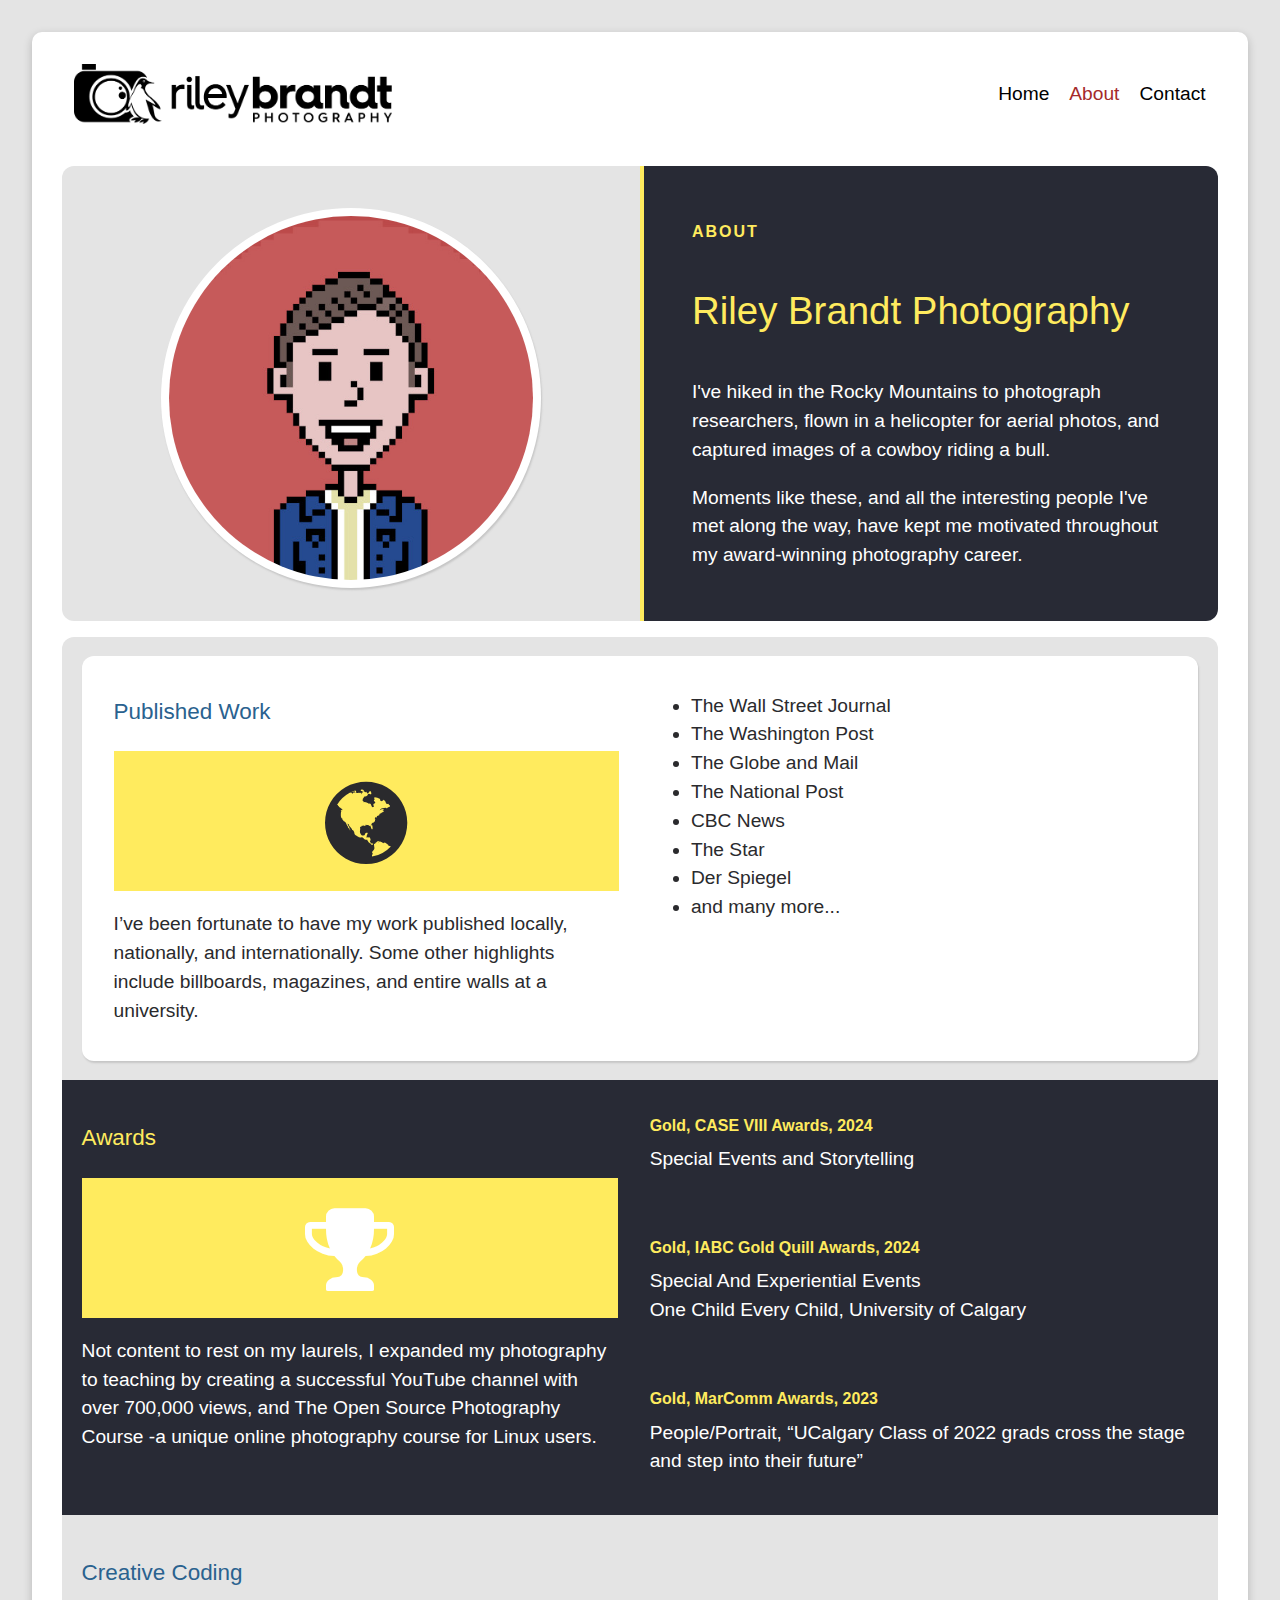
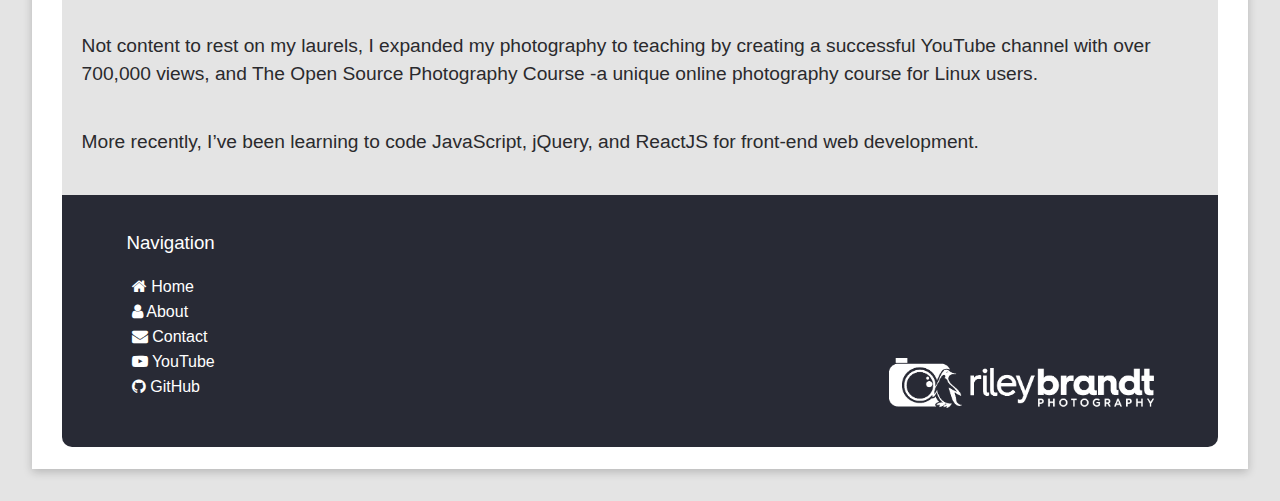
==== about.html @ 884d6f3a "HTML/CSS: A lot of work with flexbox and media queries to align a scalable circular image in the cen" ====
<!DOCTYPE html>
<html lang="en">
  <head>
    <meta charset="UTF-8" />
    <meta http-equiv="X-UA-Compatible" content="IE=edge" />
    <meta name="viewport" content="width=device-width, initial-scale=1.0" />
    <title>About | RB Photography</title>

    <link rel="stylesheet" href="./css/style.css" />
    <link
      rel="stylesheet"
      href="https://cdnjs.cloudflare.com/ajax/libs/font-awesome/4.7.0/css/font-awesome.min.css"
    />
  </head>

  <!-- =========== BODY START ============ -->

  <body>
    <div id="container-body-main">
      <!-- =========== HEADER & NAVIGATION BAR ============ -->

      <header>
        <div class="wrapper">
          <div class="logo">
            <a href="index.html"
              ><img class="nav-logo" alt="Riley Brandt Photography logo"
            /></a>
          </div>
          <div class="navbar">
            <div class="close-nav"><button>x</button></div>
            <nav>
              <ul>
                <li><a href="index.html">Home</a></li>
                <li><a href="about.html" class="active">About</a></li>
                <li><a href="contact.html">Contact</a></li>
              </ul>
            </nav>
          </div>
          <div class="menu-bar">
            <button><i></i></button>
          </div>
        </div>
      </header>

      <!-- ====== ABOUT CONTENT CONTAINER ======= -->

      <div class="about-container">
        <!-- ====== INSTA PHOTO AND TEXT ====== -->

        <div class="about-profile">
          <div class="about-photo">
            <div class="about-photo-pic">
              <img src="./img/about-img/rb-bio-pixel-01.jpg" alt="" />
            </div>
          </div>
          <div class="about-profile-text">
            <div>
              <h6>About</h6>
              <h3>Riley Brandt Photography</h3>
              <p>
                I've hiked in the Rocky Mountains to photograph researchers,
                flown in a helicopter for aerial photos, and captured images of
                a cowboy riding a bull.
              </p>
              <p>
                Moments like these, and all the interesting people I've met
                along the way, have kept me motivated throughout my
                award-winning photography career.
              </p>
            </div>
          </div>
        </div>

        <!-- <div class="about-profile">
          <div class="about-profile-photo">
            <div>
              <img
                src="./img/homepage/riley-shooting-400px.jpg"
                alt="Riley Brandt"
              />
            </div>
          </div>
          <div class="about-profile-text">
            <div>
              <h6>About</h6>
              <h3>Riley Brandt Photography</h3>
              <p>
                I've hiked in the Rocky Mountains to photograph researchers,
                flown in a helicopter for aerial photos, and captured images of
                a cowboy riding a bull. 
                </p>
                <p>

                  Moments like these, and
                  all the interesting people I've met along the way, have kept me
                  motivated throughout my award-winning photography career.
                </p>
            </div>
            <div>
            </div>
          </div>

        </div> -->
        <!-- ============= END OF ABOUT PROFILE | PIC & BIO ============ -->

        <div class="about-containers-main">
          <div class="about-containers">
            <div class="about-inner-content">
              <div class="about-container-left">
                <h3>Published Work</h3>
                <div class="card-highlight-2">
                  <i class="fa fa-globe fa-5x" aria-hidden="true"></i>
                </div>
                <p>
                  I’ve been fortunate to have my work published locally,
                  nationally, and internationally. Some other highlights include
                  billboards, magazines, and entire walls at a university.
                </p>
                <!-- <p>Seeing my photographs published on the front page of my favourite music magazine was also pretty cool :)</p> -->
              </div>

              <div class="about-container-right">
                <ul>
                  <li>The Wall Street Journal</li>
                  <li>The Washington Post</li>
                  <li>The Globe and Mail</li>
                  <li>The National Post</li>
                  <li>CBC News</li>
                  <li>The Star</li>
                  <li>Der Spiegel</li>
                  <li>and many more...</li>
                </ul>
              </div>
            </div>
          </div>

          <div class="about-containers">
            <div class="about-container-left">
              <h3>Awards</h3>
              <div class="card-highlight-2">
                <i class="fa fa-trophy fa-5x" aria-hidden="true"></i>
              </div>
              <p>
                Not content to rest on my laurels, I expanded my photography to
                teaching by creating a successful YouTube channel with over
                700,000 views, and The Open Source Photography Course -a unique
                online photography course for Linux users.
              </p>
            </div>

            <div class="about-container-right">
              <h5>Gold, CASE VIII Awards, 2024</h5>
              <p>Special Events and Storytelling</p>
              <br />

              <h5>Gold, IABC Gold Quill Awards, 2024</h5>
              <p>
                Special And Experiential Events <br />
                One Child Every Child, University of Calgary
              </p>
              <br />

              <h5>Gold, MarComm Awards, 2023</h5>
              <p>
                People/Portrait, “UCalgary Class of 2022 grads cross the stage
                and step into their future”
              </p>
            </div>
          </div>

          <div class="about-containers">
            <h3>Creative Coding</h3>
            <p>
              Not content to rest on my laurels, I expanded my photography to
              teaching by creating a successful YouTube channel with over
              700,000 views, and The Open Source Photography Course -a unique
              online photography course for Linux users.
            </p>

            <p>
              More recently, I’ve been learning to code JavaScript, jQuery, and
              ReactJS for front-end web development.
            </p>
          </div>

          <!-- ========= END OF about-container ============== -->
        </div>

        <!-- ============= END OF ABOUT CONTAINERS MAIN  ============ -->
      </div>

      <!-- ====== FOOTER ====== -->
      <footer>
        <!-- ====== FOOTER ITEM 1 | Navigation ====== -->
        <div class="footer-item">
          <h3>Navigation</h3>
          <ul>
            <li>
              <i class="fa fa-home" aria-hidden="true"></i>
              <a href="./index.html" class="active">Home</a>
            </li>
            <li>
              <i class="fa fa-user" aria-hidden="true"></i>
              <a href="./about.html">About</a>
            </li>
            <li>
              <i class="fa fa-envelope" aria-hidden="true"></i>
              <a href="contact.html">Contact</a>
            </li>
            <li>
              <i class="fa fa-youtube-play" aria-hidden="true"></i>
              <a
                href="https://www.youtube.com/channel/UCt6U6IJ2myOToBFeVL-EaXA/videos"
                target="_blank"
                >YouTube</a
              >
            </li>
            <li>
              <i class="fa fa-github" aria-hidden="true"></i>
              <a href="https://github.com/riley-brandt" target="_blank"
                >GitHub</a
              >
            </li>
            <!-- <li><i class="fa fa-th-large" aria-hidden="true"></i> Portfolio</li> -->
            <!-- <li><i class="fa fa-twitter" aria-hidden="true"></i> Twitter</li> -->
          </ul>
        </div>

        <!-- ====== FOOTER ITEM 2 | Logo ====== -->

        <div class="footer-logo">
          <div>
            <a href="./index.html">
              <img
                src="./img/logo/logo-white-775px.webp"
                alt="Riley Brandt Photography logo"
              />
            </a>
          </div>
        </div>
      </footer>
    </div>

    <!-- ====== SCRIPT LINK ====== -->

    <script src="../js/scripts.js"></script>
  </body>
</html>
---- css/style.css ----
/* ========== GLOBAL STYLES ========= */

/* @import url("https://fonts.googleapis.com/css2?family=Open+Sans:wght@400;700&display=swap"); */

:root {
  --bg-white: hsl(0, 0%, 100%);

  --bg-lt-blue: #e6e7e9;
  --bg-beige: hsl(20, 5%, 88%);
  --blue-medium: hsl(189, 46%, 54%);
  --blue-highlight: #7acfdf;
  --accent-yellow: hsl(60, 80%, 71%);
  --accent-purple: hsl(250, 14%, 40%);
  --dark-purple: hsl(250, 16%, 30%);
  --black-purple: hsl(251, 16%, 21%);
  --medium-black-purple: hsl(235.38461, 11%, 23%);

  --medium-black: hsl(235.38461, 10%, 25%);
  --black-almost: hsl(0, 0%, 15%);
  --btn-medium-green: hsl(178.03279, 54%, 44%);
  --bg-white-blue: hsl(220, 100%, 99%);
  --bg-grey: hsl(240, 5%, 96%);
}

*,
*::before,
*::after {
  box-sizing: border-box;
  line-height: 1.5em;
}

html {
  font-family: "Roboto", sans-serif;
  font-size: 16px;
  scroll-behavior: smooth;
  -webkit-text-size-adjust: 100%;
}

/* === Local Roboto Fonts | weight doesn't work in FF === */

/* @font-face {
  font-family: "robotoregular";
  src: url(../fonts/roboto-regular-webfont.woff2) format("woff2"),
    url(../fonts/roboto-regular-webfont.woff) format("woff");
  font-weight: normal;
  font-style: normal;
} */

/* @font-face {
  font-family: "roboto-variable";
  src: url(../fonts/roboto-variable.ttf) format("ttf");
  font-weight: 300;
  font-style: normal;
} */

body {
  margin: 2rem;
  font-family: "Roboto", sans-serif;
  font-weight: 300;
  background-color: #e4e4e4;
}

/* input[type="text"],
select {
  width: 100%;
  padding: 12px 20px;
  margin: 8px 0;
  display: inline-block;
  border: 1px solid #ccc;
  border-radius: 4px;
  box-sizing: border-box;
} */

input::placeholder {
  color: #969696;
}

textarea::placeholder {
  color: #969696;
}

input[type="text"],
select,
textarea {
  width: 100%;
  padding: 12px;
  border: 1px solid #ccc;
  border-radius: 4px;
  resize: vertical;
  box-shadow: 1px 2px 2px #c6c6c6;
}

input[type="email"] {
  width: 100%;
  padding: 12px 20px;
  margin: 8px 0;
  display: inline-block;
  border: 1px solid #ccc;
  border-radius: 4px;
  box-sizing: border-box;
  box-shadow: 1px 2px 2px #c6c6c6;
}

input[type="submit"] {
  width: 100%;

  background-color: #282a35;
  color: white;
  padding: 14px 20px;
  margin: 8px 0;
  border: none;
  border-radius: 4px;
  cursor: pointer;
  box-shadow: 1px 2px 2px #c6c6c6;
}

input[type="submit"]:hover {
  background-color: #ffeb5e;
  color: black;
}

/* .col-25 {
  float: left;
  width: 25%;
  margin-top: 1rem;
}

.col-75 {
  float: left;
  width: 75%;
  margin-top: 1rem;
} */

/* Clear floats after the columns */
/* .row:after {
  content: "";
  display: table;
  clear: both;
} */

/* Responsive layout - when the screen is less than 600px wide, make the two columns stack on top of each other instead of next to each other */
/* @media screen and (max-width: 600px) {
  input[type="submit"] {
    width: 100%;
  }
} */

/* ========== BODY STYLES ========= */

/* ========== BODY CONTAINER  ========= */

#container-body-main {
  max-width: 1400px;
  min-width: 320px;
  margin: auto;
  background-color: var(--bg-white);
  padding: 1.4em;
  box-shadow: 0 3px 10px rgb(0 0 0 / 0.2);
  border-radius: 10px 10px 0 0;
}

h1 {
  font-size: 3em;
  text-align: center;
  font-weight: 400;
  font-style: normal;
}

h3 {
  font-weight: 400;
  font-style: normal;
}

/* ====== FOOTER ====== */

footer {
  display: flex;
  flex-wrap: wrap;
  flex-direction: row;
  justify-content: space-between;
  max-width: 1400px;
  min-width: 250px;
  min-height: 200px;
  padding: 1rem 4rem 2rem 4rem;
  background-color: #282a35;
  color: white;
  border-radius: 0 0 10px 10px;
  margin: 0rem 0.5rem 0 0.5rem;
  gap: 1rem;
}

.footer-item {
  display: flex;
  flex-direction: column;
  justify-content: end;
  align-items: end;
}

.footer-item a:link {
  color: white;
  text-decoration: none;
}

.footer-item a:visited {
  color: white;
  text-decoration: none;
}

.footer-item a:hover {
  color: #ffeb5e;
  text-decoration: none;
}

.footer-item ul {
  list-style-type: none;
  padding-left: 0;
}

.footer-item h3 {
  margin-bottom: 0px;
}

.footer-logo img {
  height: 50px;
}

.footer-logo {
  display: flex;
  flex-direction: column;
  justify-content: end;
  align-items: end;
}

/* ========== HEADER ========= */

header {
  padding: 10px 20px;
}

header .wrapper {
  max-width: 1400px;
  margin: 0 auto;
  display: flex;
  align-items: center;
  justify-content: space-between;
}

header .logo img {
  height: 60px;
  display: block;
}

/* ============ PAGE CONTENT FORMATTING ============ */

.about-container {
  margin: 2rem 0.5rem 0rem 0.5rem;
}

/* .contact-container {
  padding-top: 1rem;
} */

.contact-form-container {
  display: flex;
  flex-wrap: wrap;
  padding: 2rem 0.5rem 0rem 0.5rem;
}

/* #contact-icons h3 {
  font-size: 1.6rem;
  text-transform: uppercase;
}

#contact-icons {
  padding: 1rem;
  background-color: #e4e4e4;
  text-align: center;
  height: 100%;
  border-radius: 0 0 12px 12px;
} */

.card-left-txt h2 {
  text-align: center;
}

.contact-left-inner-bg {
  background-color: white;
  padding: 1rem;
  border-radius: 12px;
  height: 100%;
  box-shadow: 1px 2px 2px #c6c6c6;
}

.contact-form-left-container {
  flex: 40%;
  display: flex;
  flex-direction: column;
  background-color: #e4e4e4;
  padding: 2rem;
  border-radius: 12px 0 0 0;

  /* padding: 2rem 1rem 2rem 1rem; */
  /* margin-right: 1rem; */
}

.contact-form-fields {
  flex: 58%;
  display: flex;
  flex-direction: column;
  font-size: 1rem;
  font-weight: 100;
  padding: 2rem 2rem 2rem 1rem;
  background-color: #e4e4e4;
  border-radius: 0 12px 0 0;
}

/* ========== NAVIGATION BAR ========= */

.nav-logo {
  content: url("../img/logo/logo-black-775px.webp");
}

.navbar {
  position: fixed;
  top: 0;
  left: 100%;
  margin: 0;
  width: 100%;
  height: 100%;
  /* background-color: white; */
  padding: 20px;
  transition: left 0.3s;
}

nav {
  font-size: 1.2rem;
  font-weight: 400;
}

.navbar .show {
  left: 0 !important;
}

.hide-scroll {
  overflow: hidden;
}

.navbar ul {
  all: unset;
  list-style-type: none;
  display: flex;
  flex-direction: column;
  align-items: center;
  gap: 25px;
}

.navbar ul a {
  all: unset;
  cursor: pointer;
}

.navbar ul a:hover {
  color: #b8001f;
}

.close-nav {
  text-align: right;
  margin-bottom: 20px;
}

.close-nav button {
  all: unset;
  background: #f7f7f7;
  font-size: 42px;
  cursor: pointer;
  border: 1px solid rgba(0, 0, 0, 0.2);
  padding: 15px;
  border-radius: 3px;
  color: #444444;
}

.close-nav button:hover {
  color: #222222;
  background: white;
}

/* ========== MENU BAR/ MENU ICON ========= */

.menu-bar button {
  border: 1px solid rgba(0, 0, 0, 0.1);
  background: #f7f7f7;
  height: 40px;
  width: 40px;
  margin-left: 10px;
  padding: 5px 10px;
  cursor: pointer;
  border-radius: 3px;
}
.menu-bar i {
  display: block;
  border-top: 3px solid #444444;
  border-bottom: 3px solid #444444;
}

.menu-bar i::after {
  /* color: #282a35; */

  display: block;
  content: "";
  border-top: 3px solid #444444;
  margin: 6px 0;
}
.menu-bar button:hover {
  background: white;
}
.menu-bar button:hover i {
  border-color: #222222;
}

/* ========== BODY CONTAINER  ========= */

/* #container-body-main {
  max-width: 1400px;
  min-width: 320px;
  margin: auto;
  background-color: var(--bg-white);
  padding: 1.4em;
  box-shadow: 0 3px 10px rgb(0 0 0 / 0.2);
  border-radius: 10px 10px 0 0;
} */

/* ======== ABOUT PAGE BIO PROFILE ========== */

.about-profile {
  display: flex;
  flex-wrap: wrap;
  /* border-radius: 12px; */
  /* background-color: #282a35; */
  /* margin: 0.5rem 0.5rem 0rem 0.5rem; */
}

.about-photo {
  flex: 50%;
  display: flex;
  flex-direction: column;
  justify-content: center;
  align-items: center;
  border-radius: 12px 0 0 12px;
  background-color: #e4e4e4;
  padding: 2rem 1rem 1rem 1rem;
}

.about-photo-pic img {
  width: 380px;
  border-radius: 50%;
  background-color: white;
  padding: 0.5rem;
  box-shadow: 1px 2px 2px #c6c6c6;
}

/* .about-photo-pic {
} */

.about-profile-text {
  flex: 50%;
  width: 100%;
  display: flex;
  flex-direction: column;
  padding: 1rem 3rem 2rem 3rem;
  border-radius: 0 12px 12px 0;
  background-color: #282a35;
  border-left: 4px solid #ffeb5e;
}

.about-profile-text p {
  font-size: 1.2rem;
  font-weight: lighter;
  color: white;
}

.about-profile-text h6 {
  font-size: 1rem;
  text-transform: uppercase;
  color: #ffeb5e;
  letter-spacing: 2px;
  margin-right: 1rem;
}

.about-profile-text h3 {
  font-size: 2.4rem;
  color: #ffeb5e;
}

/* .about-profile-photo {
  flex: 40%;
  display: flex;
  align-items: center;
  text-align: right;
} */

/* .about-profile-photo img {
  width: 80%;
  border-radius: 50%;
  padding: 0.5rem;
  border-style: solid;
  border-color: #2a628f;
  border-width: 3px;
  background-color: #e4e4e4;
  box-shadow: 5px 5px 5px black;
} */

/* ======== ABOUT CONTAINERS ========== */

.about-containers-main > div:nth-of-type(2) {
  /* padding: 1rem 2rem 1rem 2rem; */
  background-color: #282a35;
  color: white;
}

.about-containers-main > div:nth-of-type(2) h3 {
  color: #ffeb5e;
}

.about-containers {
  display: flex;
  flex-wrap: wrap;
  font-size: 1.2rem;
  color: #2a2a2d;
  /* background-color: #e4e4e4; */
  padding: 1.2rem;
  /* border-radius: 12px;
  margin-bottom: 1rem; */
}

.about-inner-content {
  display: flex;
  flex-wrap: wrap;
  padding: 1rem 2rem 1rem 2rem;
  border-radius: 12px;
  box-shadow: 1px 2px 2px #c6c6c6;
  background-color: white;
}

.about-containers-main {
  margin-top: 1rem;
  border-radius: 12px 12px 0px 0px;
  background-color: #e4e4e4;
}

.about-container-left {
  width: 48%;
  margin-right: 2rem;
}

.about-container-right h5 {
  line-height: 0rem;
  margin-bottom: 0;
  color: #ffeb5e;
}

.about-container-right {
  width: 48%;
}

.about-containers h3 {
  color: #2a628f;
}

/* ========== HOMEPAGE INSTA | PHOTO AND TEXT ========= */

.insta-profile {
  display: flex;
  flex-wrap: wrap;
  margin: 0.5rem 0.5rem 0rem 0.5rem;
}

.insta-photo {
  flex: 50%;
  background-repeat: no-repeat;
  background-size: cover;
  position: relative;
  width: 100%;
  min-height: 400px;
  border-radius: 0 10px 10px 0;
  background-image: url(../img/homepage/calgary-temp.jpg);
}

.insta-photo-02 {
  flex: 30%;
  background-repeat: no-repeat;
  background-size: cover;
  position: relative;
  width: 100%;
  min-height: 400px;
  border-radius: 10px 0 0 10px;
  background-image: url(../img/homepage/riley-shooting-500px.jpg);
}

.insta-text {
  flex: 50%;
  display: flex;
  flex-direction: column;
  align-items: center;
  font-size: 2rem;
  padding: 2rem;
  background-color: #282a35;
  color: white;
  border-radius: 10px 0 0 10px;
}

.insta-text-02 {
  flex: 70%;
  display: flex;
  flex-direction: column;
  align-items: center;
  font-size: 1rem;
  padding: 1rem 2rem 1rem 2rem;
  background-color: #13293d;
  color: white;
  border-radius: 0 10px 10px 0;
  border-left: 0.5rem solid white;
}

.pulledquote {
  margin-left: 2rem;
  margin-right: 1rem;
  font-size: 2em;
  font-style: italic;
  text-align: center;
  padding: 0 1rem 0 1rem;
}

.insta-text button {
  /* background-color: #fed33f; */
  background-color: white;
  margin-top: 2.5rem;
  margin-bottom: 1rem;
  border: none;
  padding: 15px 32px;
  text-align: center;
  text-decoration: none;
  display: inline-block;
  font-size: 1.2rem;
  border-radius: 10px;
  transition-duration: 0.4s;
  box-shadow: 0 8px 16px 0 rgba(0, 0, 0, 0.2), 0 6px 20px 0 rgba(0, 0, 0, 0.19);
}

.insta-text button:hover {
  background-color: #ffeb5e;
}

/* ====== BULLET POINT CARDS || ALT GRID METHOD ====== */

.card-container-2 {
  display: flex;
  justify-content: center;
  align-items: center;
  padding: 0.5rem;
  background-color: #e4e4e4;
  /* border-radius: 10px 10px 0px 0px; */
  margin: 0.5rem 0.5rem 0 0.5rem;
}

.card-gallery-2 {
  display: flex;
  flex-wrap: wrap;
  justify-content: center;
}

.card-column-2 {
  flex: 25%;
  max-width: 23%;
  padding: 1em;
  background-color: #ffffff;
  margin: 0.5em;
  border-radius: 6px;
  box-shadow: 1px 2px 2px #c6c6c6;
}

.card-column-2 > h2 {
  text-align: center;
}

.card-highlight-2 {
  width: 100%;
  height: 140px;
  background-color: #ffeb5e;
  align-content: center;
  text-align: center;
}

/* ========== LIGHTBOX GALLERY ========= */
/* ========== MOSAIC FLEX WRAP ========= */

.lbox-container {
  display: flex;
  align-items: center;
  justify-content: center;
  margin-top: 2rem;
}

.lbox-gallery {
  display: flex;
  flex-wrap: wrap;
  padding: 0 4px;
}

.lbox-column {
  flex: 25%;
  max-width: 25%;
  padding: 0 4px;
}

.lbox-gallery img {
  margin-top: 8px;
  vertical-align: middle;
  width: 100%;
}

/* Responsive layout - makes a two column layout */

@media screen and (max-width: 1250px) {
  .about-profile-photo img {
    width: 80%;
    /* border-radius: 12px; */
  }

  .about-photo-pic img {
    width: 350px;
  }

  .about-profile-photo {
    text-align: center;
  }

  .about-profile-photo {
    flex: 50%;
  }

  .about-profile-text {
    flex: 50%;
  }
  .card-column-2 {
    flex: 50%;
    max-width: 48%;
  }
}

/* Responsive layout - makes a two column layout */
@media screen and (max-width: 1000px) {
  .lbox-column {
    flex: 50%;
    max-width: 50%;
  }

  .about-photo-pic img {
    width: 320px;
  }

  .card-column-2 {
    flex: 50%;
    max-width: 48%;
  }

  header .logo img {
    height: 46px;
  }

  .footer-logo img {
    height: 46px;
  }

  body {
    margin: 1rem;
  }
}

/* Responsive layout - makes a 1 column layout*/

@media screen and (max-width: 900px) {
  .card-column-2 {
    flex: 100%;
    max-width: 99%;
  }
}

@media screen and (max-width: 820px) {
  .about-photo {
    border-radius: 0;
  }
}

@media screen and (max-width: 600px) {
  input[type="submit"] {
    width: 100%;
  }

  .about-photo-pic img {
    width: 150px;
  }

  #container-body-main {
    box-shadow: none;
    border-radius: 0;
    padding: 0;
  }

  .about-photo {
    border-radius: 0;
  }

  .about-container-left {
    width: 100%;
    margin-right: 0;
  }

  .about-container-right {
    width: 100%;
  }

  .lbox-column {
    flex: 100%;
    max-width: 100%;
  }

  header .logo img {
    height: 38px;
  }

  .footer-logo img {
    height: 30px;
  }

  footer {
    border-radius: 0px;
    margin-bottom: 0;
  }

  body {
    margin: 0;
  }

  header {
    padding-top: 1.4rem;
  }
}

/* ==========  MY NAVIGATION BAR STYLES ========= */

.navbar a.active {
  color: brown;
}

/* ==========  NEW NAV BAR MEDIA QUERIES ========= */

@media (min-width: 1000px) {
  .navbar {
    all: unset;
    display: block;
  }
  .navbar ul {
    flex-direction: row;
    gap: 20px;
  }
  .navbar ul a {
    font-size: inherit;
  }
  .close-nav,
  .menu-bar {
    display: none;
  }
}

/* ==========  DEBUGGING ========= */
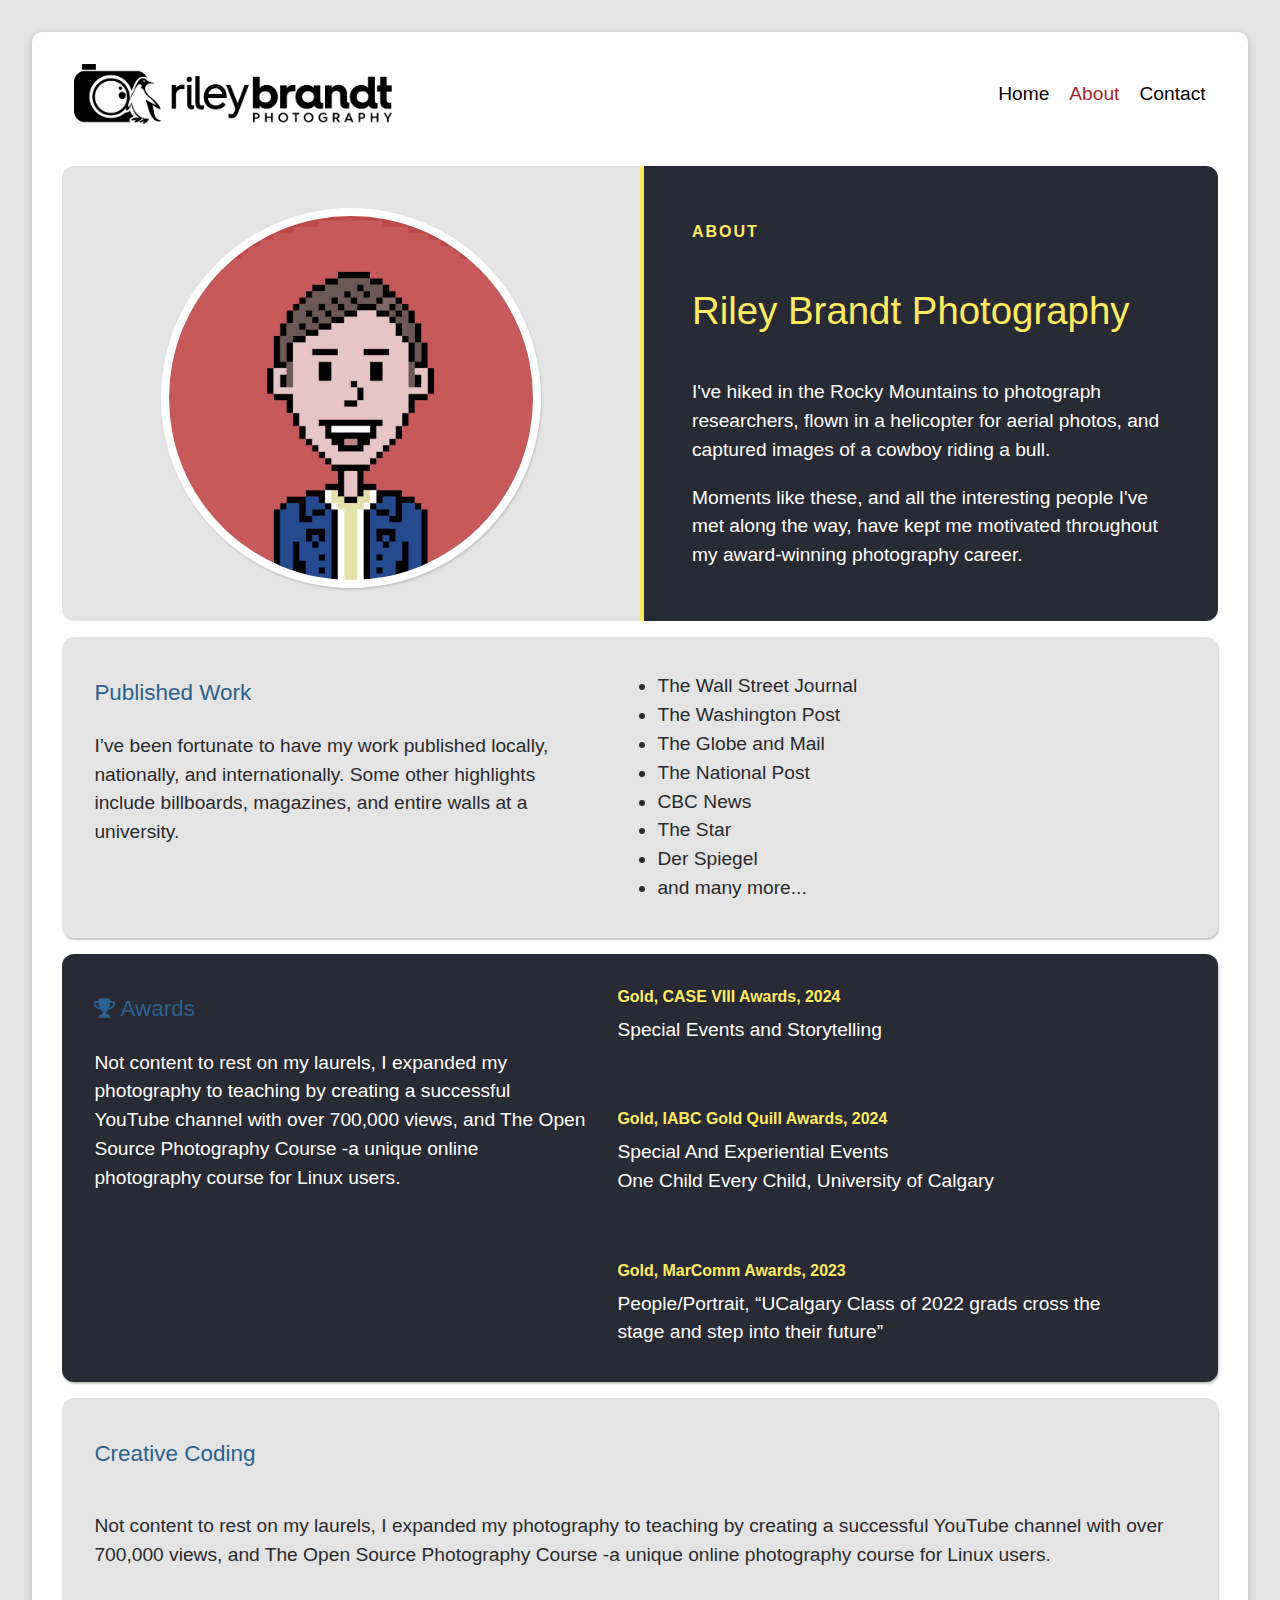
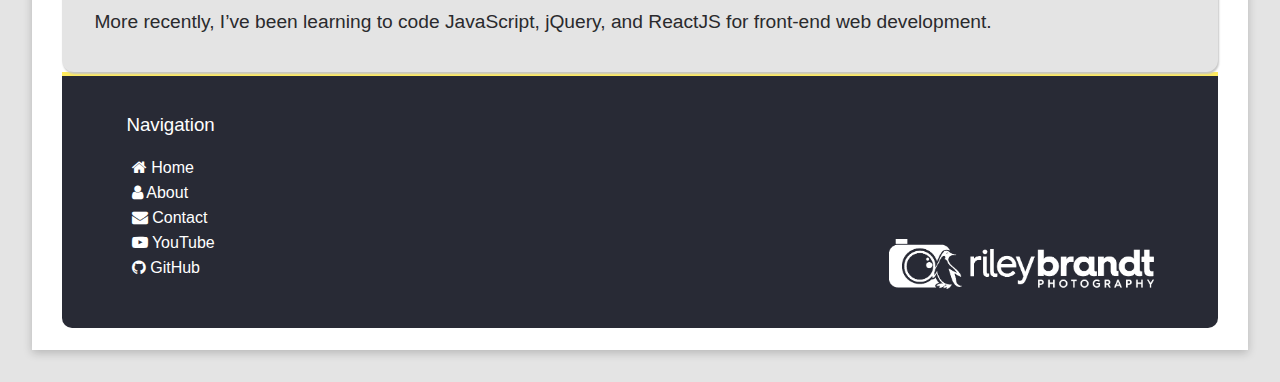
==== commit c48786e4: "CSS: Styling and layout with divs, margin, border radius, etc." ====
--- a/about.html
+++ b/about.html
@@ -108,9 +108,9 @@
             <div class="about-inner-content">
               <div class="about-container-left">
                 <h3>Published Work</h3>
-                <div class="card-highlight-2">
+                <!-- <div class="card-highlight-2">
                   <i class="fa fa-globe fa-5x" aria-hidden="true"></i>
-                </div>
+                </div> -->
                 <p>
                   I’ve been fortunate to have my work published locally,
                   nationally, and internationally. Some other highlights include
@@ -135,52 +135,56 @@
           </div>
 
           <div class="about-containers">
-            <div class="about-container-left">
-              <h3>Awards</h3>
-              <div class="card-highlight-2">
-                <i class="fa fa-trophy fa-5x" aria-hidden="true"></i>
-              </div>
+            <div class="about-inner-content-dark">
+              <div class="about-container-left">
+                <h3><i class="fa fa-trophy" aria-hidden="true"></i> Awards</h3>
+                <!-- <div class="card-highlight-2">
+                  <i class="fa fa-trophy fa-5x" aria-hidden="true"></i>
+                </div> -->
+                <p>
+                  Not content to rest on my laurels, I expanded my photography
+                  to teaching by creating a successful YouTube channel with over
+                  700,000 views, and The Open Source Photography Course -a
+                  unique online photography course for Linux users.
+                </p>
+              </div>
+
+              <div class="about-container-right">
+                <h5>Gold, CASE VIII Awards, 2024</h5>
+                <p>Special Events and Storytelling</p>
+                <br />
+
+                <h5>Gold, IABC Gold Quill Awards, 2024</h5>
+                <p>
+                  Special And Experiential Events <br />
+                  One Child Every Child, University of Calgary
+                </p>
+                <br />
+
+                <h5>Gold, MarComm Awards, 2023</h5>
+                <p>
+                  People/Portrait, “UCalgary Class of 2022 grads cross the stage
+                  and step into their future”
+                </p>
+              </div>
+            </div>
+          </div>
+
+          <div class="about-containers">
+            <div class="about-inner-content">
+              <h3>Creative Coding</h3>
               <p>
                 Not content to rest on my laurels, I expanded my photography to
                 teaching by creating a successful YouTube channel with over
                 700,000 views, and The Open Source Photography Course -a unique
                 online photography course for Linux users.
               </p>
-            </div>
-
-            <div class="about-container-right">
-              <h5>Gold, CASE VIII Awards, 2024</h5>
-              <p>Special Events and Storytelling</p>
-              <br />
-
-              <h5>Gold, IABC Gold Quill Awards, 2024</h5>
-              <p>
-                Special And Experiential Events <br />
-                One Child Every Child, University of Calgary
-              </p>
-              <br />
-
-              <h5>Gold, MarComm Awards, 2023</h5>
-              <p>
-                People/Portrait, “UCalgary Class of 2022 grads cross the stage
-                and step into their future”
-              </p>
-            </div>
-          </div>
-
-          <div class="about-containers">
-            <h3>Creative Coding</h3>
-            <p>
-              Not content to rest on my laurels, I expanded my photography to
-              teaching by creating a successful YouTube channel with over
-              700,000 views, and The Open Source Photography Course -a unique
-              online photography course for Linux users.
-            </p>
-
-            <p>
-              More recently, I’ve been learning to code JavaScript, jQuery, and
-              ReactJS for front-end web development.
-            </p>
+
+              <p>
+                More recently, I’ve been learning to code JavaScript, jQuery,
+                and ReactJS for front-end web development.
+              </p>
+            </div>
           </div>
 
           <!-- ========= END OF about-container ============== -->
--- a/css/style.css
+++ b/css/style.css
@@ -183,6 +183,7 @@
   min-height: 200px;
   padding: 1rem 4rem 2rem 4rem;
   background-color: #282a35;
+  border-top: 4px solid #ffeb5e;
   color: white;
   border-radius: 0 0 10px 10px;
   margin: 0rem 0.5rem 0 0.5rem;
@@ -218,6 +219,7 @@
 
 .footer-item h3 {
   margin-bottom: 0px;
+  /* color: #ffeb5e; */
 }
 
 .footer-logo img {
@@ -511,26 +513,34 @@
 
 /* ======== ABOUT CONTAINERS ========== */
 
-.about-containers-main > div:nth-of-type(2) {
-  /* padding: 1rem 2rem 1rem 2rem; */
+/* .about-containers-main > div:nth-of-type(2) {
   background-color: #282a35;
   color: white;
 }
 
 .about-containers-main > div:nth-of-type(2) h3 {
   color: #ffeb5e;
-}
+} */
+
+/* .about-inner-content > div:nth-of-type(2) {
+  background-color: #282a35;
+  color: white;  margin-top: 1rem;
+
+} */
 
 .about-containers {
   display: flex;
   flex-wrap: wrap;
   font-size: 1.2rem;
   color: #2a2a2d;
-  /* background-color: #e4e4e4; */
-  padding: 1.2rem;
-  /* border-radius: 12px;
-  margin-bottom: 1rem; */
-}
+  margin-top: 1rem;
+  /* padding: 1rem; */
+}
+
+/* .about-containers > div::{
+  border-radius: 0;
+  box-shadow: none;
+} */
 
 .about-inner-content {
   display: flex;
@@ -538,17 +548,27 @@
   padding: 1rem 2rem 1rem 2rem;
   border-radius: 12px;
   box-shadow: 1px 2px 2px #c6c6c6;
-  background-color: white;
+  background-color: #e4e4e4;
+}
+
+.about-inner-content-dark {
+  display: flex;
+  flex-wrap: wrap;
+  padding: 1rem 2rem 1rem 2rem;
+  border-radius: 12px;
+  box-shadow: 1px 2px 2px #c6c6c6;
+  background-color: #282a35;
+  color: white;
 }
 
 .about-containers-main {
-  margin-top: 1rem;
-  border-radius: 12px 12px 0px 0px;
-  background-color: #e4e4e4;
+  /* margin-top: 1rem; */
+  /* background-color: red; */
+  /* border-radius: 12px 12px 0px 0px; */
 }
 
 .about-container-left {
-  width: 48%;
+  width: 45%;
   margin-right: 2rem;
 }
 
@@ -559,7 +579,7 @@
 }
 
 .about-container-right {
-  width: 48%;
+  width: 45%;
 }
 
 .about-containers h3 {
@@ -734,13 +754,13 @@
     text-align: center;
   }
 
-  .about-profile-photo {
+  /* .about-profile-photo {
     flex: 50%;
   }
 
   .about-profile-text {
     flex: 50%;
-  }
+  } */
   .card-column-2 {
     flex: 50%;
     max-width: 48%;
@@ -785,9 +805,13 @@
   }
 }
 
-@media screen and (max-width: 820px) {
+@media screen and (max-width: 800px) {
   .about-photo {
-    border-radius: 0;
+    border-radius: 12px 12px 0 0;
+  }
+
+  .about-profile-text {
+    border-radius: 0 0 12px 12px;
   }
 }
 
@@ -806,10 +830,6 @@
     padding: 0;
   }
 
-  .about-photo {
-    border-radius: 0;
-  }
-
   .about-container-left {
     width: 100%;
     margin-right: 0;
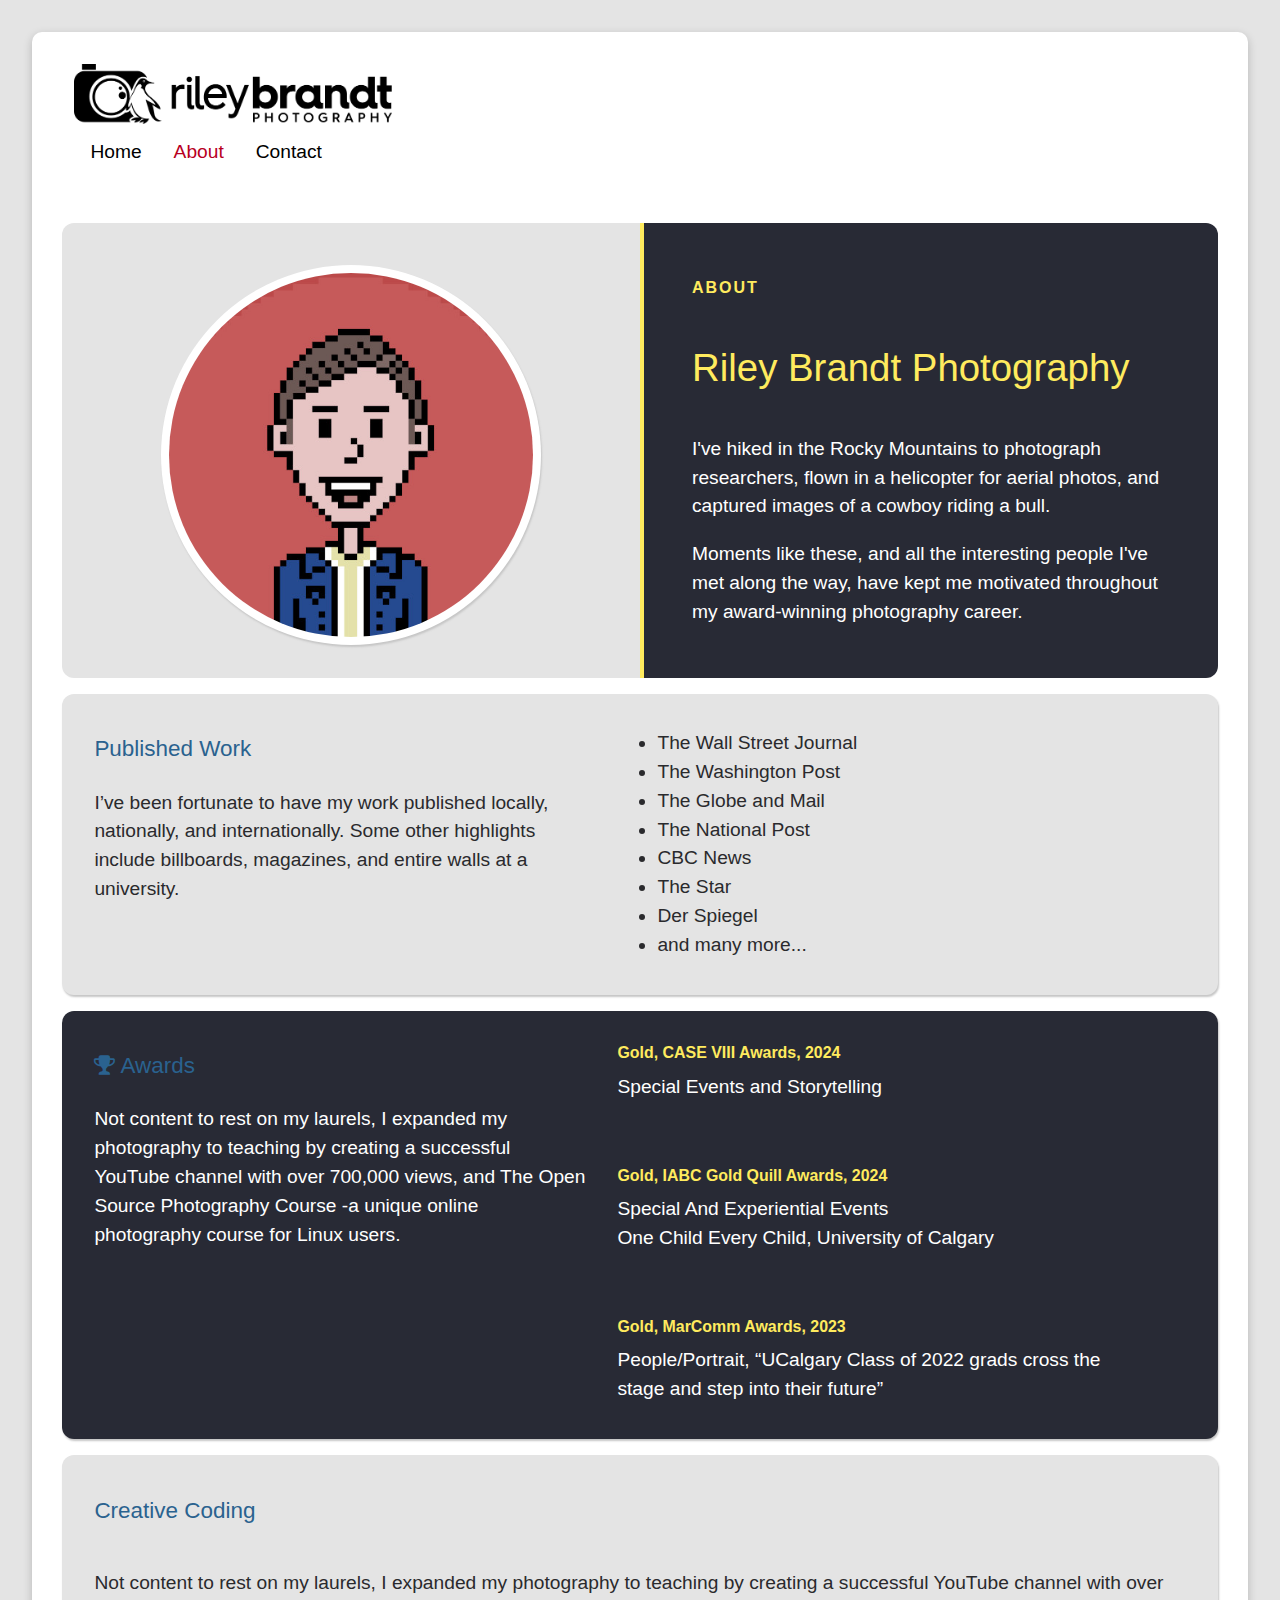
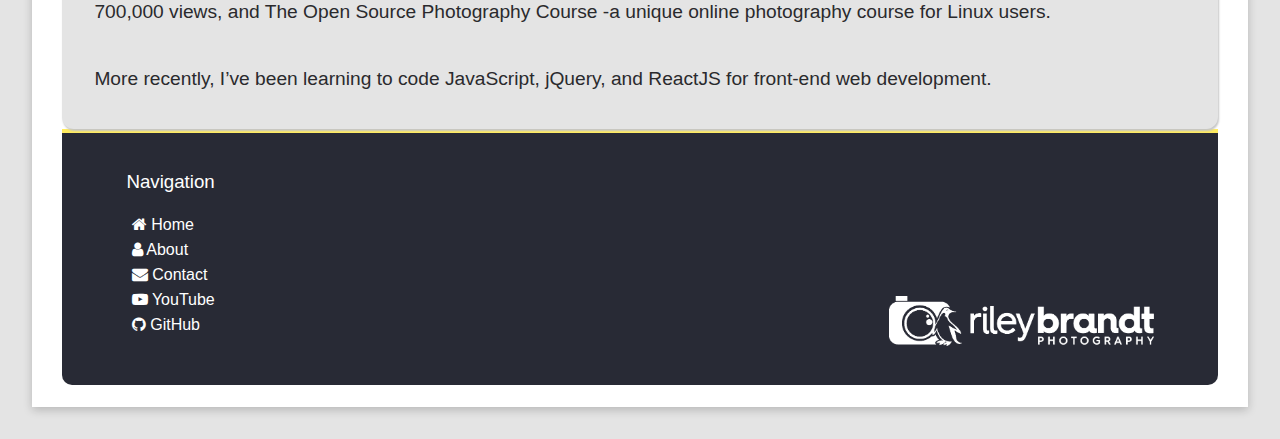
==== commit 746dc1d9: "CSS, HTML, and JS: Struggling to make a proper responsive hamburger menu from scratch." ====
--- a/about.html
+++ b/about.html
@@ -26,7 +26,9 @@
               ><img class="nav-logo" alt="Riley Brandt Photography logo"
             /></a>
           </div>
-          <div class="navbar">
+
+          <!-- ========= OG NAV BAR/HAMBURGER MENU =========== -->
+          <!-- <div class="navbar">
             <div class="close-nav"><button>x</button></div>
             <nav>
               <ul>
@@ -38,7 +40,23 @@
           </div>
           <div class="menu-bar">
             <button><i></i></button>
-          </div>
+          </div> -->
+
+          <!-- ========= END WRAPPER ============= -->
+        </div>
+
+        <!-- ========= NEW NAV BAR =========== -->
+        <div class="topnav" id="myTopnav">
+          <a href="#home">Home</a>
+          <a href="#about" class="active">About</a>
+          <a href="#contact">Contact</a>
+          <a
+            href="javascript:void(0);"
+            class="icon"
+            onclick="menuBtnFunction()"
+          >
+            <i class="fa fa-bars"></i>
+          </a>
         </div>
       </header>
 
@@ -71,36 +89,6 @@
           </div>
         </div>
 
-        <!-- <div class="about-profile">
-          <div class="about-profile-photo">
-            <div>
-              <img
-                src="./img/homepage/riley-shooting-400px.jpg"
-                alt="Riley Brandt"
-              />
-            </div>
-          </div>
-          <div class="about-profile-text">
-            <div>
-              <h6>About</h6>
-              <h3>Riley Brandt Photography</h3>
-              <p>
-                I've hiked in the Rocky Mountains to photograph researchers,
-                flown in a helicopter for aerial photos, and captured images of
-                a cowboy riding a bull. 
-                </p>
-                <p>
-
-                  Moments like these, and
-                  all the interesting people I've met along the way, have kept me
-                  motivated throughout my award-winning photography career.
-                </p>
-            </div>
-            <div>
-            </div>
-          </div>
-
-        </div> -->
         <!-- ============= END OF ABOUT PROFILE | PIC & BIO ============ -->
 
         <div class="about-containers-main">
@@ -248,5 +236,15 @@
     <!-- ====== SCRIPT LINK ====== -->
 
     <script src="../js/scripts.js"></script>
+    <script>
+      function menuBtnFunction() {
+        var x = document.getElementById("myTopnav");
+        if (x.className === "topnav") {
+          x.className += " responsive";
+        } else {
+          x.className = "topnav";
+        }
+      }
+    </script>
   </body>
 </html>
--- a/css/style.css
+++ b/css/style.css
@@ -258,34 +258,18 @@
   margin: 2rem 0.5rem 0rem 0.5rem;
 }
 
-/* .contact-container {
-  padding-top: 1rem;
-} */
-
 .contact-form-container {
   display: flex;
   flex-wrap: wrap;
   padding: 2rem 0.5rem 0rem 0.5rem;
 }
 
-/* #contact-icons h3 {
-  font-size: 1.6rem;
-  text-transform: uppercase;
-}
-
-#contact-icons {
-  padding: 1rem;
-  background-color: #e4e4e4;
-  text-align: center;
-  height: 100%;
-  border-radius: 0 0 12px 12px;
-} */
-
 .card-left-txt h2 {
   text-align: center;
 }
 
 .contact-left-inner-bg {
+  min-width: 320px;
   background-color: white;
   padding: 1rem;
   border-radius: 12px;
@@ -299,10 +283,11 @@
   flex-direction: column;
   background-color: #e4e4e4;
   padding: 2rem;
-  border-radius: 12px 0 0 0;
-
-  /* padding: 2rem 1rem 2rem 1rem; */
-  /* margin-right: 1rem; */
+  /* border-radius: 12px 0 0 0; */
+}
+
+.contact-form-left-container a {
+  color: #282a35;
 }
 
 .contact-form-fields {
@@ -313,14 +298,93 @@
   font-weight: 100;
   padding: 2rem 2rem 2rem 1rem;
   background-color: #e4e4e4;
-  border-radius: 0 12px 0 0;
-}
-
+}
+
+.contact-form-fields-2 {
+  flex: 58%;
+  display: flex;
+  flex-direction: column;
+  font-size: 1.2rem;
+  font-weight: 100;
+  padding: 0rem 2rem 1rem 1rem;
+  background-color: #e4e4e4;
+}
+
+.success {
+  display: flex;
+  flex-direction: column;
+  align-items: center;
+  justify-content: center;
+}
+
+#success-img img {
+  background-color: white;
+  padding: 0.6rem;
+  border-radius: 12px;
+  box-shadow: 1px 2px 2px #c6c6c6;
+}
+
+.success h2 {
+  font-size: 2.4rem;
+  margin-bottom: 0;
+  color: #282a35;
+}
+
+.success p {
+  font-size: 1.2rem;
+}
+
+.success button {
+  background-color: white;
+  margin-top: 1rem;
+  border: none;
+  padding: 15px 32px;
+  text-align: center;
+  text-decoration: none;
+  display: inline-block;
+  font-size: 1.2rem;
+  border-radius: 10px;
+  transition-duration: 0.4s;
+  box-shadow: 1px 2px 2px #c6c6c6;
+}
+
+.success button:hover {
+  background-color: #ffeb5e;
+}
 /* ========== NAVIGATION BAR ========= */
 
 .nav-logo {
   content: url("../img/logo/logo-black-775px.webp");
 }
+/* =========== NEW NAV BAR =============== */
+
+.topnav {
+  overflow: hidden;
+}
+
+.topnav a {
+  float: left;
+  display: block;
+  color: black;
+  text-align: center;
+  padding: 14px 16px;
+  text-decoration: none;
+  font-size: 1.2rem;
+}
+
+.topnav a:hover {
+  color: #b8001f;
+}
+
+.topnav a.active {
+  color: #b8001f;
+}
+
+.topnav .icon {
+  display: none;
+}
+
+/* =========== OLD NAV BAR/HAMBURGER MENU =============== */
 
 .navbar {
   position: fixed;
@@ -329,7 +393,6 @@
   margin: 0;
   width: 100%;
   height: 100%;
-  /* background-color: white; */
   padding: 20px;
   transition: left 0.3s;
 }
@@ -599,6 +662,7 @@
   background-repeat: no-repeat;
   background-size: cover;
   position: relative;
+  border-left: 4px solid #ffeb5e;
   width: 100%;
   min-height: 400px;
   border-radius: 0 10px 10px 0;
@@ -651,8 +715,8 @@
 }
 
 .insta-text button {
-  /* background-color: #fed33f; */
-  background-color: white;
+  /* background-color: white; */
+  background-color: #ffeb5e;
   margin-top: 2.5rem;
   margin-bottom: 1rem;
   border: none;
@@ -667,7 +731,7 @@
 }
 
 .insta-text button:hover {
-  background-color: #ffeb5e;
+  background-color: #e4e4e4;
 }
 
 /* ====== BULLET POINT CARDS || ALT GRID METHOD ====== */
@@ -702,6 +766,14 @@
   text-align: center;
 }
 
+.card-column-2 a {
+  color: #282a35;
+}
+
+.card-column-2 a:hover {
+  color: #b8001f;
+}
+
 .card-highlight-2 {
   width: 100%;
   height: 140px;
@@ -717,7 +789,7 @@
   display: flex;
   align-items: center;
   justify-content: center;
-  margin-top: 2rem;
+  margin-top: 1rem;
 }
 
 .lbox-gallery {
@@ -754,6 +826,11 @@
     text-align: center;
   }
 
+  .card-column-2 {
+    flex: 50%;
+    max-width: 48%;
+  }
+
   /* .about-profile-photo {
     flex: 50%;
   }
@@ -761,10 +838,6 @@
   .about-profile-text {
     flex: 50%;
   } */
-  .card-column-2 {
-    flex: 50%;
-    max-width: 48%;
-  }
 }
 
 /* Responsive layout - makes a two column layout */
@@ -783,12 +856,16 @@
     max-width: 48%;
   }
 
-  header .logo img {
+  /* header .logo img {
     height: 46px;
-  }
+  } */
 
   .footer-logo img {
     height: 46px;
+  }
+
+  .lbox-container {
+    margin-top: 0.5rem;
   }
 
   body {
@@ -803,6 +880,14 @@
     flex: 100%;
     max-width: 99%;
   }
+
+  /* .insta-photo {
+    border-radius: 0;
+  }
+
+  .insta-text {
+    border-radius: 0;
+  } */
 }
 
 @media screen and (max-width: 800px) {
@@ -813,9 +898,70 @@
   .about-profile-text {
     border-radius: 0 0 12px 12px;
   }
+
+  .insta-photo {
+    border-left: none;
+    border-radius: 0;
+  }
+
+  .insta-text {
+    border-radius: 0;
+  }
 }
 
 @media screen and (max-width: 600px) {
+  /* .topnav a:not(:first-child) {
+    display: none;
+  } */
+
+  /* .wrapper {
+    flex-direction: column;
+  }
+
+  .logo {
+    display: none;
+  } */
+
+  header .wrapper {
+    width: 100%;
+    margin: 0;
+    /* display: flex;
+    align-items: center;
+    justify-content: space-between; */
+  }
+
+  header .logo img {
+    margin-bottom: 1rem;
+  }
+
+  .topnav a {
+    display: none;
+    margin: 0.7rem 0 0 0;
+    font-size: 1.4rem;
+  }
+  .topnav a.icon {
+    float: right;
+    display: block;
+    margin: 0.5rem 1rem 0 0;
+  }
+
+  .topnav.responsive {
+    position: relative;
+  }
+  .topnav.responsive a.icon {
+    position: absolute;
+    right: 0;
+    top: 0;
+  }
+  .topnav.responsive a {
+    float: none;
+    display: block;
+    text-align: center;
+    padding: 0;
+    /* background-color: #b8001f;
+    color: white; */
+  }
+
   input[type="submit"] {
     width: 100%;
   }
@@ -844,17 +990,47 @@
     max-width: 100%;
   }
 
+  .contact-form-left-container {
+    padding: 0;
+  }
+
+  .contact-left-inner-bg {
+    min-width: 280px;
+    border-radius: 0;
+  }
+
+  .contact-form-container {
+    padding: 1rem 0 0 0;
+  }
+
+  .insta-photo {
+    border-top: solid 4px #ffeb5e;
+    border-left: none;
+    border-radius: 0;
+  }
+
+  .insta-text {
+    border-radius: 0;
+  }
+
   header .logo img {
-    height: 38px;
+    height: 46px;
   }
 
   .footer-logo img {
-    height: 30px;
+    height: 36px;
+  }
+
+  .lbox-container {
+    margin-top: 0.2rem;
   }
 
   footer {
+    flex-direction: column;
+    align-items: flex-start;
     border-radius: 0px;
     margin-bottom: 0;
+    margin: 0;
   }
 
   body {
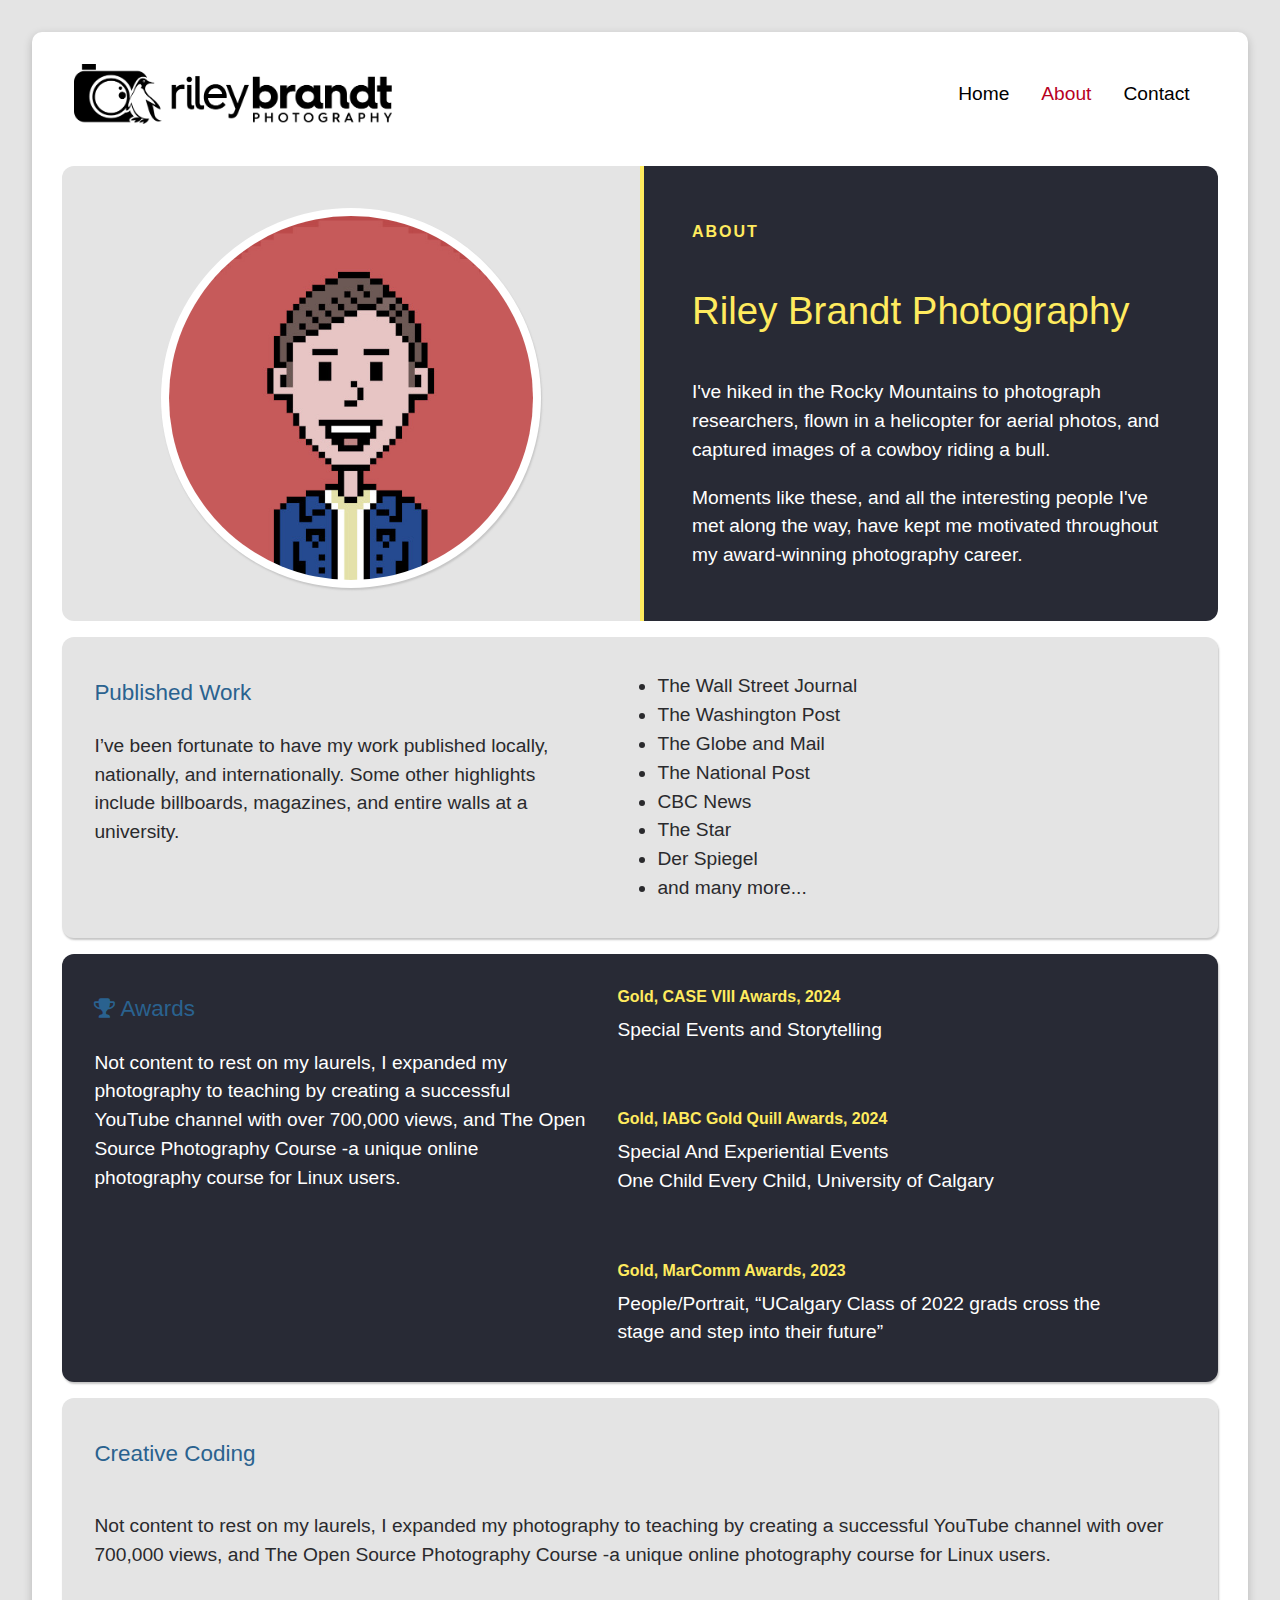
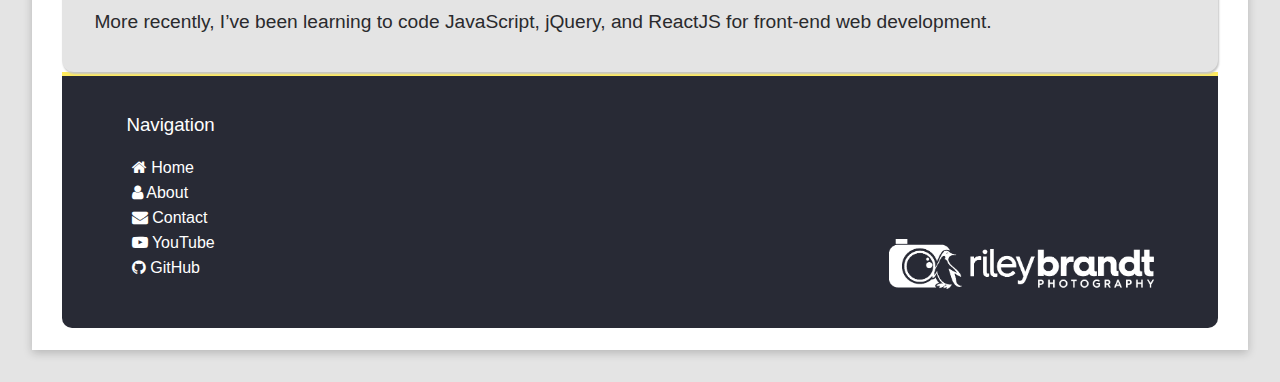
==== commit 6b2823fe: "HTML/CSS: Still trying to figure out the hamburger menu" ====
--- a/about.html
+++ b/about.html
@@ -42,14 +42,11 @@
             <button><i></i></button>
           </div> -->
 
-          <!-- ========= END WRAPPER ============= -->
-        </div>
-
         <!-- ========= NEW NAV BAR =========== -->
         <div class="topnav" id="myTopnav">
-          <a href="#home">Home</a>
-          <a href="#about" class="active">About</a>
-          <a href="#contact">Contact</a>
+          <a href="index.html">Home</a>
+          <a href="about.html" class="active">About</a>
+          <a href="contact.html">Contact</a>
           <a
             href="javascript:void(0);"
             class="icon"
@@ -58,6 +55,12 @@
             <i class="fa fa-bars"></i>
           </a>
         </div>
+
+
+          <!-- ========= END WRAPPER ============= -->
+        </div>
+
+
       </header>
 
       <!-- ====== ABOUT CONTENT CONTAINER ======= -->
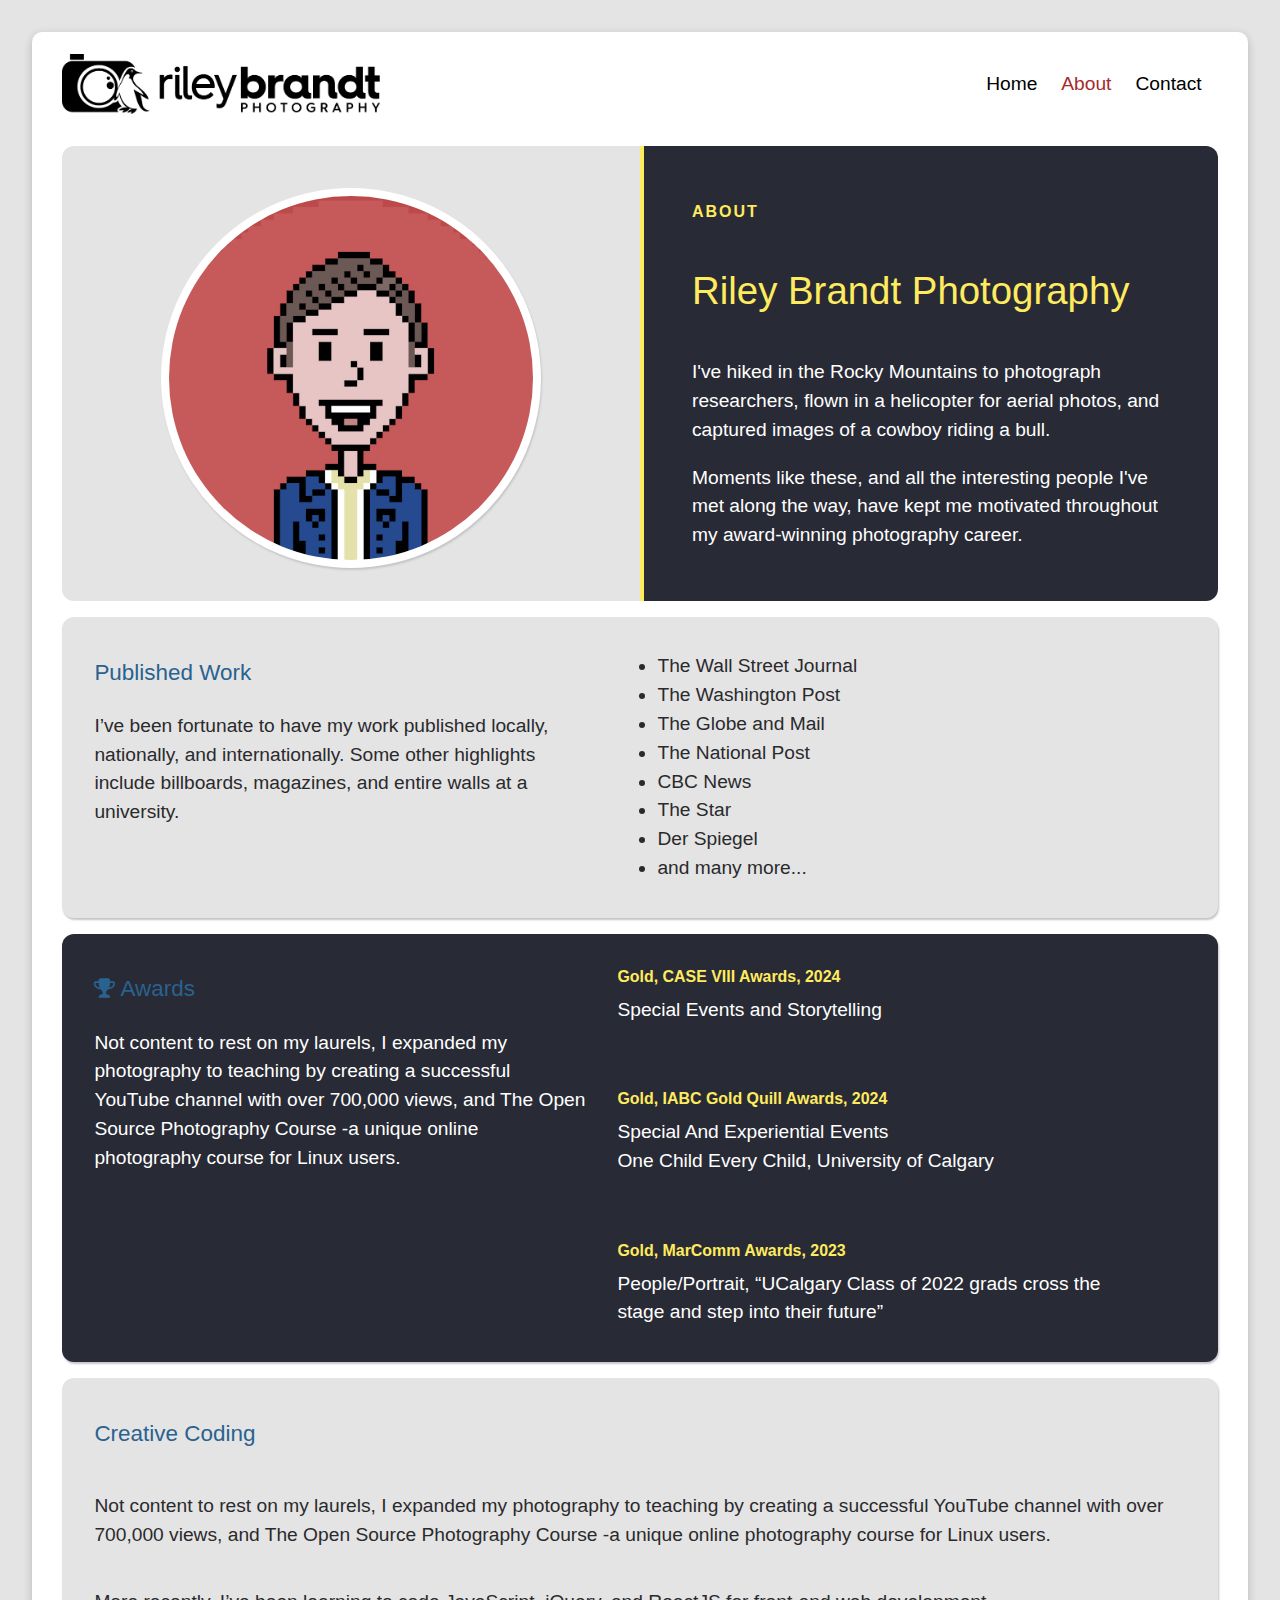
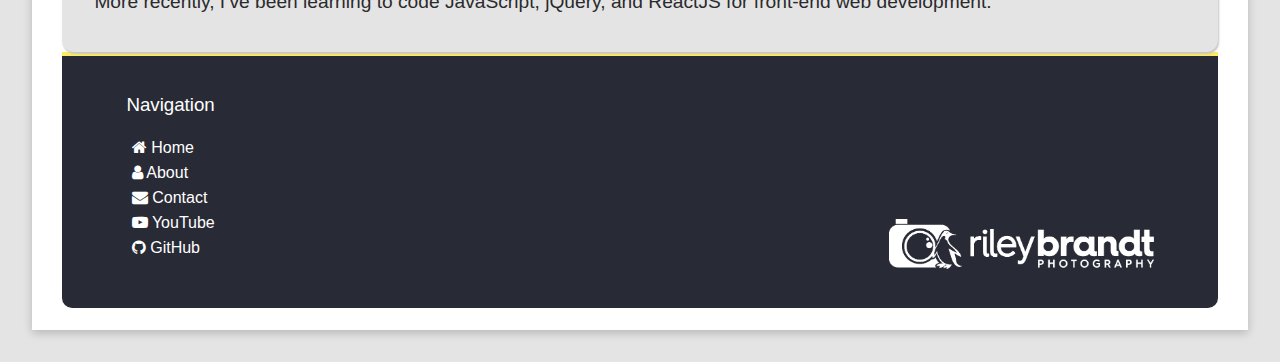
==== commit 33ed78da: "HTML/CSS:/JS: Fixed issue with JavaScript not loading by changing the directory tree and adding “def" ====
--- a/about.html
+++ b/about.html
@@ -20,45 +20,38 @@
       <!-- =========== HEADER & NAVIGATION BAR ============ -->
 
       <header>
-        <div class="wrapper">
-          <div class="logo">
-            <a href="index.html"
-              ><img class="nav-logo" alt="Riley Brandt Photography logo"
-            /></a>
-          </div>
-
-          <!-- ========= OG NAV BAR/HAMBURGER MENU =========== -->
-          <!-- <div class="navbar">
-            <div class="close-nav"><button>x</button></div>
-            <nav>
-              <ul>
-                <li><a href="index.html">Home</a></li>
-                <li><a href="about.html" class="active">About</a></li>
-                <li><a href="contact.html">Contact</a></li>
-              </ul>
-            </nav>
-          </div>
-          <div class="menu-bar">
-            <button><i></i></button>
-          </div> -->
-
-        <!-- ========= NEW NAV BAR =========== -->
-        <div class="topnav" id="myTopnav">
-          <a href="index.html">Home</a>
-          <a href="about.html" class="active">About</a>
-          <a href="contact.html">Contact</a>
-          <a
-            href="javascript:void(0);"
-            class="icon"
-            onclick="menuBtnFunction()"
-          >
-            <i class="fa fa-bars"></i>
-          </a>
-        </div>
-
-
-          <!-- ========= END WRAPPER ============= -->
-        </div>
+        <!-- ============= NEW NAVIGATION BAR FROM SCRATCH ========== -->
+
+        <nav>
+          <!-- === UNORDERED LIST MOBILE === -->
+
+          <ul class="sidebar">
+            <li onclick="hideSidebar()">
+              <a href="#"><i class="fa fa-times " aria-hidden="true"></i></a>
+            </li>
+            <li><a href="index.html">Home</a></li>
+            <li><a href="about.html" class="active">About</a></li>
+            <li><a href="contact.html">Contact</a></li>          
+          </ul>
+
+          <!-- === UNORDERED LIST DESKTOP === -->
+
+          <ul>
+            <li>
+              <a class="logo" href="index.html"
+                ><img alt="Riley Brandt Photography logo"
+              /></a>
+            </li>
+            <li class="hideOnMobile"><a href="index.html">Home</a></li>
+            <li class="hideOnMobile"><a href="about.html" class="active">About</a></li>
+            <li class="hideOnMobile">
+              <a href="contact.html">Contact</a>
+            </li>
+            <li class="menu-button" onclick="showSidebar()">
+              <a href="#"><i class="fa fa-bars fa-2x" aria-hidden="true"></i></a>
+            </li>
+          </ul>
+        </nav>
 
 
       </header>
@@ -129,9 +122,6 @@
             <div class="about-inner-content-dark">
               <div class="about-container-left">
                 <h3><i class="fa fa-trophy" aria-hidden="true"></i> Awards</h3>
-                <!-- <div class="card-highlight-2">
-                  <i class="fa fa-trophy fa-5x" aria-hidden="true"></i>
-                </div> -->
                 <p>
                   Not content to rest on my laurels, I expanded my photography
                   to teaching by creating a successful YouTube channel with over
@@ -238,16 +228,6 @@
 
     <!-- ====== SCRIPT LINK ====== -->
 
-    <script src="../js/scripts.js"></script>
-    <script>
-      function menuBtnFunction() {
-        var x = document.getElementById("myTopnav");
-        if (x.className === "topnav") {
-          x.className += " responsive";
-        } else {
-          x.className = "topnav";
-        }
-      }
-    </script>
+    <script src="./js/scripts.js" defer></script>
   </body>
 </html>
--- a/css/style.css
+++ b/css/style.css
@@ -4,21 +4,13 @@
 
 :root {
   --bg-white: hsl(0, 0%, 100%);
-
-  --bg-lt-blue: #e6e7e9;
-  --bg-beige: hsl(20, 5%, 88%);
-  --blue-medium: hsl(189, 46%, 54%);
-  --blue-highlight: #7acfdf;
   --accent-yellow: hsl(60, 80%, 71%);
   --accent-purple: hsl(250, 14%, 40%);
   --dark-purple: hsl(250, 16%, 30%);
   --black-purple: hsl(251, 16%, 21%);
   --medium-black-purple: hsl(235.38461, 11%, 23%);
-
   --medium-black: hsl(235.38461, 10%, 25%);
   --black-almost: hsl(0, 0%, 15%);
-  --btn-medium-green: hsl(178.03279, 54%, 44%);
-  --bg-white-blue: hsl(220, 100%, 99%);
   --bg-grey: hsl(240, 5%, 96%);
 }
 
@@ -54,22 +46,12 @@
 } */
 
 body {
-  margin: 2rem;
+  min-height: 100vh;
   font-family: "Roboto", sans-serif;
   font-weight: 300;
+  margin: 2rem;
   background-color: #e4e4e4;
 }
-
-/* input[type="text"],
-select {
-  width: 100%;
-  padding: 12px 20px;
-  margin: 8px 0;
-  display: inline-block;
-  border: 1px solid #ccc;
-  border-radius: 4px;
-  box-sizing: border-box;
-} */
 
 input::placeholder {
   color: #969696;
@@ -119,34 +101,7 @@
   color: black;
 }
 
-/* .col-25 {
-  float: left;
-  width: 25%;
-  margin-top: 1rem;
-}
-
-.col-75 {
-  float: left;
-  width: 75%;
-  margin-top: 1rem;
-} */
-
-/* Clear floats after the columns */
-/* .row:after {
-  content: "";
-  display: table;
-  clear: both;
-} */
-
-/* Responsive layout - when the screen is less than 600px wide, make the two columns stack on top of each other instead of next to each other */
-/* @media screen and (max-width: 600px) {
-  input[type="submit"] {
-    width: 100%;
-  }
-} */
-
 /* ========== BODY STYLES ========= */
-
 /* ========== BODY CONTAINER  ========= */
 
 #container-body-main {
@@ -219,7 +174,6 @@
 
 .footer-item h3 {
   margin-bottom: 0px;
-  /* color: #ffeb5e; */
 }
 
 .footer-logo img {
@@ -235,22 +189,97 @@
 
 /* ========== HEADER ========= */
 
-header {
-  padding: 10px 20px;
-}
-
-header .wrapper {
-  max-width: 1400px;
-  margin: 0 auto;
+
+/* ========== NAVIGATION BAR ========= */
+.active {
+  color: brown;
+}
+
+nav ul {
+  width: 100%;
+  list-style: none;
+  display: flex;
+  padding: 0;
+  margin: 0;
+}
+
+nav li {
+  min-height: 50px;
+}
+
+nav a {
+  height: 100%;
+  padding: 0 24px 0 0;
+  text-decoration: none;
   display: flex;
   align-items: center;
-  justify-content: space-between;
-}
-
-header .logo img {
+  justify-content: flex-start;
+  font-size: 1.2rem;
+  color: black;
+}
+
+nav a:hover {
+  color: #b8001f;
+}
+
+nav li:first-child {
+  margin-right: auto;
+  height: auto;
+  padding-left: 0.5rem;
+}
+
+.logo {
+  content: url("../img/logo/logo-black-775px.webp");
   height: 60px;
-  display: block;
-}
+}
+
+.sidebar {
+  position: fixed;
+  top: 0;
+  right: 0;
+  height: 100vh;
+  width: 230px;
+  z-index: 999;
+  background-color: #e4e4e4;
+  display: none;
+  flex-direction: column;
+  align-items: flex-start;
+  justify-content: flex-start;
+  padding: 1.4rem;
+}
+
+
+.sidebar a {
+  width: 100%;
+  display: flex;
+  justify-content: flex-end;
+  color: white;
+}
+
+.sidebar li {
+  width: 100%;
+  margin-bottom: 3px;
+  background-color: #282a35;
+  border-radius: 5px;
+  box-shadow: 5px 5px 5px rgba(0, 0, 0, 0.1);
+}
+
+.sidebar a:hover {
+  color: #ffeb5e;
+}
+
+.sidebar .active {
+  color: #ffeb5e;
+}
+
+.menu-button {
+  display: none;
+}
+
+.menu-button a:hover, a:active {
+  color: #ffeb5e;
+}
+
 
 /* ============ PAGE CONTENT FORMATTING ============ */
 
@@ -351,157 +380,12 @@
 .success button:hover {
   background-color: #ffeb5e;
 }
-/* ========== NAVIGATION BAR ========= */
-
-.nav-logo {
-  content: url("../img/logo/logo-black-775px.webp");
-}
-/* =========== NEW NAV BAR =============== */
-
-.topnav {
-  overflow: hidden;
-}
-
-.topnav a {
-  float: left;
-  display: block;
-  color: black;
-  text-align: center;
-  padding: 14px 16px;
-  text-decoration: none;
-  font-size: 1.2rem;
-}
-
-.topnav a:hover {
-  color: #b8001f;
-}
-
-.topnav a.active {
-  color: #b8001f;
-}
-
-.topnav .icon {
-  display: none;
-}
-
-/* =========== OLD NAV BAR/HAMBURGER MENU =============== */
-
-.navbar {
-  position: fixed;
-  top: 0;
-  left: 100%;
-  margin: 0;
-  width: 100%;
-  height: 100%;
-  padding: 20px;
-  transition: left 0.3s;
-}
-
-nav {
-  font-size: 1.2rem;
-  font-weight: 400;
-}
-
-.navbar .show {
-  left: 0 !important;
-}
-
-.hide-scroll {
-  overflow: hidden;
-}
-
-.navbar ul {
-  all: unset;
-  list-style-type: none;
-  display: flex;
-  flex-direction: column;
-  align-items: center;
-  gap: 25px;
-}
-
-.navbar ul a {
-  all: unset;
-  cursor: pointer;
-}
-
-.navbar ul a:hover {
-  color: #b8001f;
-}
-
-.close-nav {
-  text-align: right;
-  margin-bottom: 20px;
-}
-
-.close-nav button {
-  all: unset;
-  background: #f7f7f7;
-  font-size: 42px;
-  cursor: pointer;
-  border: 1px solid rgba(0, 0, 0, 0.2);
-  padding: 15px;
-  border-radius: 3px;
-  color: #444444;
-}
-
-.close-nav button:hover {
-  color: #222222;
-  background: white;
-}
-
-/* ========== MENU BAR/ MENU ICON ========= */
-
-.menu-bar button {
-  border: 1px solid rgba(0, 0, 0, 0.1);
-  background: #f7f7f7;
-  height: 40px;
-  width: 40px;
-  margin-left: 10px;
-  padding: 5px 10px;
-  cursor: pointer;
-  border-radius: 3px;
-}
-.menu-bar i {
-  display: block;
-  border-top: 3px solid #444444;
-  border-bottom: 3px solid #444444;
-}
-
-.menu-bar i::after {
-  /* color: #282a35; */
-
-  display: block;
-  content: "";
-  border-top: 3px solid #444444;
-  margin: 6px 0;
-}
-.menu-bar button:hover {
-  background: white;
-}
-.menu-bar button:hover i {
-  border-color: #222222;
-}
-
-/* ========== BODY CONTAINER  ========= */
-
-/* #container-body-main {
-  max-width: 1400px;
-  min-width: 320px;
-  margin: auto;
-  background-color: var(--bg-white);
-  padding: 1.4em;
-  box-shadow: 0 3px 10px rgb(0 0 0 / 0.2);
-  border-radius: 10px 10px 0 0;
-} */
 
 /* ======== ABOUT PAGE BIO PROFILE ========== */
 
 .about-profile {
   display: flex;
   flex-wrap: wrap;
-  /* border-radius: 12px; */
-  /* background-color: #282a35; */
-  /* margin: 0.5rem 0.5rem 0rem 0.5rem; */
 }
 
 .about-photo {
@@ -522,9 +406,6 @@
   padding: 0.5rem;
   box-shadow: 1px 2px 2px #c6c6c6;
 }
-
-/* .about-photo-pic {
-} */
 
 .about-profile-text {
   flex: 50%;
@@ -556,41 +437,6 @@
   color: #ffeb5e;
 }
 
-/* .about-profile-photo {
-  flex: 40%;
-  display: flex;
-  align-items: center;
-  text-align: right;
-} */
-
-/* .about-profile-photo img {
-  width: 80%;
-  border-radius: 50%;
-  padding: 0.5rem;
-  border-style: solid;
-  border-color: #2a628f;
-  border-width: 3px;
-  background-color: #e4e4e4;
-  box-shadow: 5px 5px 5px black;
-} */
-
-/* ======== ABOUT CONTAINERS ========== */
-
-/* .about-containers-main > div:nth-of-type(2) {
-  background-color: #282a35;
-  color: white;
-}
-
-.about-containers-main > div:nth-of-type(2) h3 {
-  color: #ffeb5e;
-} */
-
-/* .about-inner-content > div:nth-of-type(2) {
-  background-color: #282a35;
-  color: white;  margin-top: 1rem;
-
-} */
-
 .about-containers {
   display: flex;
   flex-wrap: wrap;
@@ -600,11 +446,6 @@
   /* padding: 1rem; */
 }
 
-/* .about-containers > div::{
-  border-radius: 0;
-  box-shadow: none;
-} */
-
 .about-inner-content {
   display: flex;
   flex-wrap: wrap;
@@ -622,12 +463,6 @@
   box-shadow: 1px 2px 2px #c6c6c6;
   background-color: #282a35;
   color: white;
-}
-
-.about-containers-main {
-  /* margin-top: 1rem; */
-  /* background-color: red; */
-  /* border-radius: 12px 12px 0px 0px; */
 }
 
 .about-container-left {
@@ -789,7 +624,7 @@
   display: flex;
   align-items: center;
   justify-content: center;
-  margin-top: 1rem;
+  margin-top: 1.5rem;
 }
 
 .lbox-gallery {
@@ -830,14 +665,6 @@
     flex: 50%;
     max-width: 48%;
   }
-
-  /* .about-profile-photo {
-    flex: 50%;
-  }
-
-  .about-profile-text {
-    flex: 50%;
-  } */
 }
 
 /* Responsive layout - makes a two column layout */
@@ -856,17 +683,13 @@
     max-width: 48%;
   }
 
-  /* header .logo img {
-    height: 46px;
-  } */
-
   .footer-logo img {
     height: 46px;
   }
 
-  .lbox-container {
-    margin-top: 0.5rem;
-  }
+  /* .lbox-container {
+    margin-top: 1.5rem;
+  } */
 
   body {
     margin: 1rem;
@@ -880,17 +703,18 @@
     flex: 100%;
     max-width: 99%;
   }
-
-  /* .insta-photo {
-    border-radius: 0;
-  }
-
-  .insta-text {
-    border-radius: 0;
-  } */
 }
 
 @media screen and (max-width: 800px) {
+
+
+  .hideOnMobile {
+    display: none;
+  }
+
+  .menu-button {
+    display: block;
+  }
   .about-photo {
     border-radius: 12px 12px 0 0;
   }
@@ -910,64 +734,8 @@
 }
 
 @media screen and (max-width: 600px) {
-  /* .topnav a:not(:first-child) {
-    display: none;
-  } */
-
-  /* .wrapper {
-    flex-direction: column;
-  }
-
-  .logo {
-    display: none;
-  } */
-
-  header .wrapper {
-    width: 100%;
-    margin: 0;
-    /* display: flex;
-    align-items: center;
-    justify-content: space-between; */
-  }
-
-  header .logo img {
-    margin-bottom: 1rem;
-  }
-
-  .topnav a {
-    display: none;
-    margin: 0.7rem 0 0 0;
-    font-size: 1.4rem;
-  }
-  .topnav a.icon {
-    float: right;
-    display: block;
-    margin: 0.5rem 1rem 0 0;
-  }
-
-  .topnav.responsive {
-    position: relative;
-  }
-  .topnav.responsive a.icon {
-    position: absolute;
-    right: 0;
-    top: 0;
-  }
-  .topnav.responsive a {
-    float: none;
-    display: block;
-    text-align: center;
-    padding: 0;
-    /* background-color: #b8001f;
-    color: white; */
-  }
-
   input[type="submit"] {
     width: 100%;
-  }
-
-  .about-photo-pic img {
-    width: 150px;
   }
 
   #container-body-main {
@@ -976,8 +744,26 @@
     padding: 0;
   }
 
+  nav {
+    padding: 1.2rem 0.5rem 0rem 0.5rem;
+  }
+
+  .logo {
+    height: 46px;
+    margin-top: 5px;
+  }
+
+  .about-container {
+    margin: 1.1rem 0.5rem 0rem 0.5rem;
+  }
+
+  .about-photo-pic img {
+    width: 150px;
+  }
+
   .about-container-left {
     width: 100%;
+    /* margin-top: 0; */
     margin-right: 0;
   }
 
@@ -1000,7 +786,7 @@
   }
 
   .contact-form-container {
-    padding: 1rem 0 0 0;
+    padding: 0.1rem 0 0 0;
   }
 
   .insta-photo {
@@ -1013,16 +799,12 @@
     border-radius: 0;
   }
 
-  header .logo img {
-    height: 46px;
-  }
-
   .footer-logo img {
     height: 36px;
   }
 
   .lbox-container {
-    margin-top: 0.2rem;
+    margin-top: 0.6rem;
   }
 
   footer {
@@ -1036,35 +818,11 @@
   body {
     margin: 0;
   }
-
-  header {
-    padding-top: 1.4rem;
-  }
-}
-
-/* ==========  MY NAVIGATION BAR STYLES ========= */
-
-.navbar a.active {
-  color: brown;
-}
-
-/* ==========  NEW NAV BAR MEDIA QUERIES ========= */
-
-@media (min-width: 1000px) {
-  .navbar {
-    all: unset;
-    display: block;
-  }
-  .navbar ul {
-    flex-direction: row;
-    gap: 20px;
-  }
-  .navbar ul a {
-    font-size: inherit;
-  }
-  .close-nav,
-  .menu-bar {
-    display: none;
+}
+
+@media (max-width: 400px) {
+  .sidebar {
+    width: 100%;
   }
 }
 
